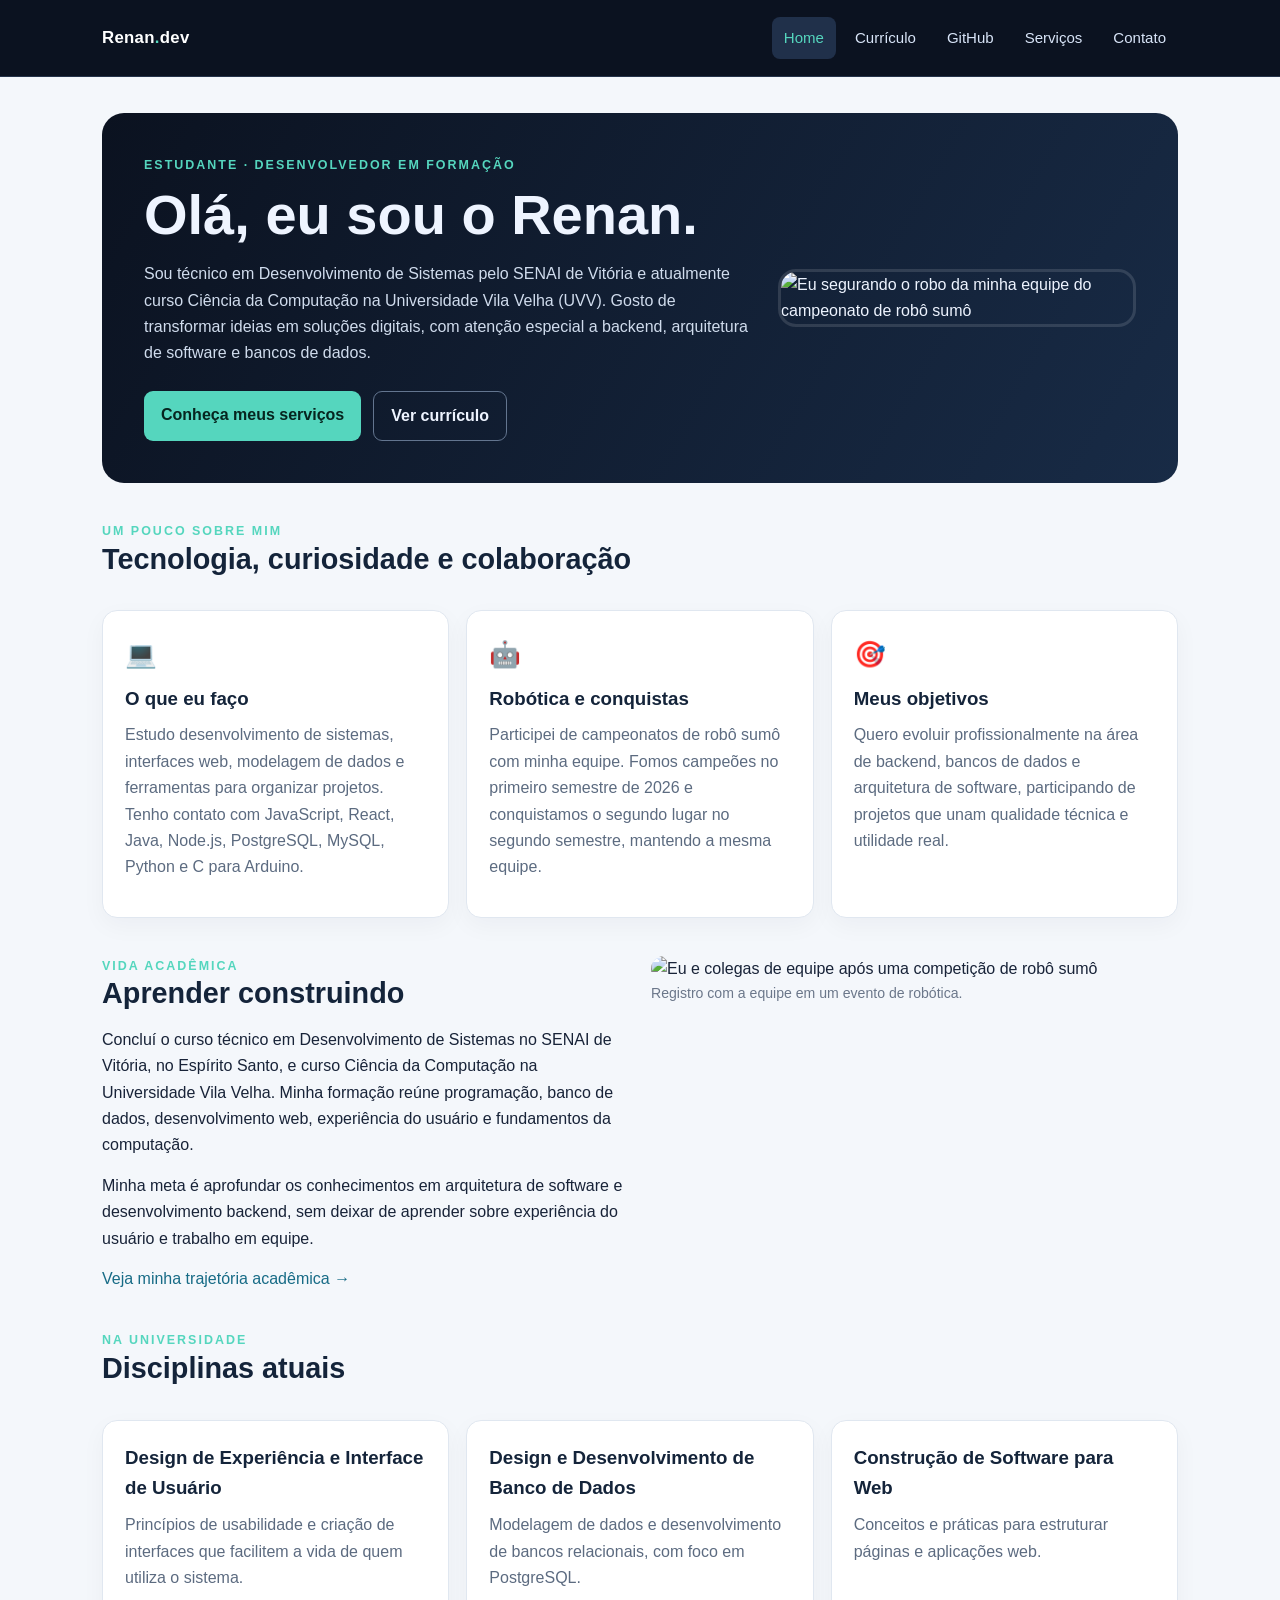
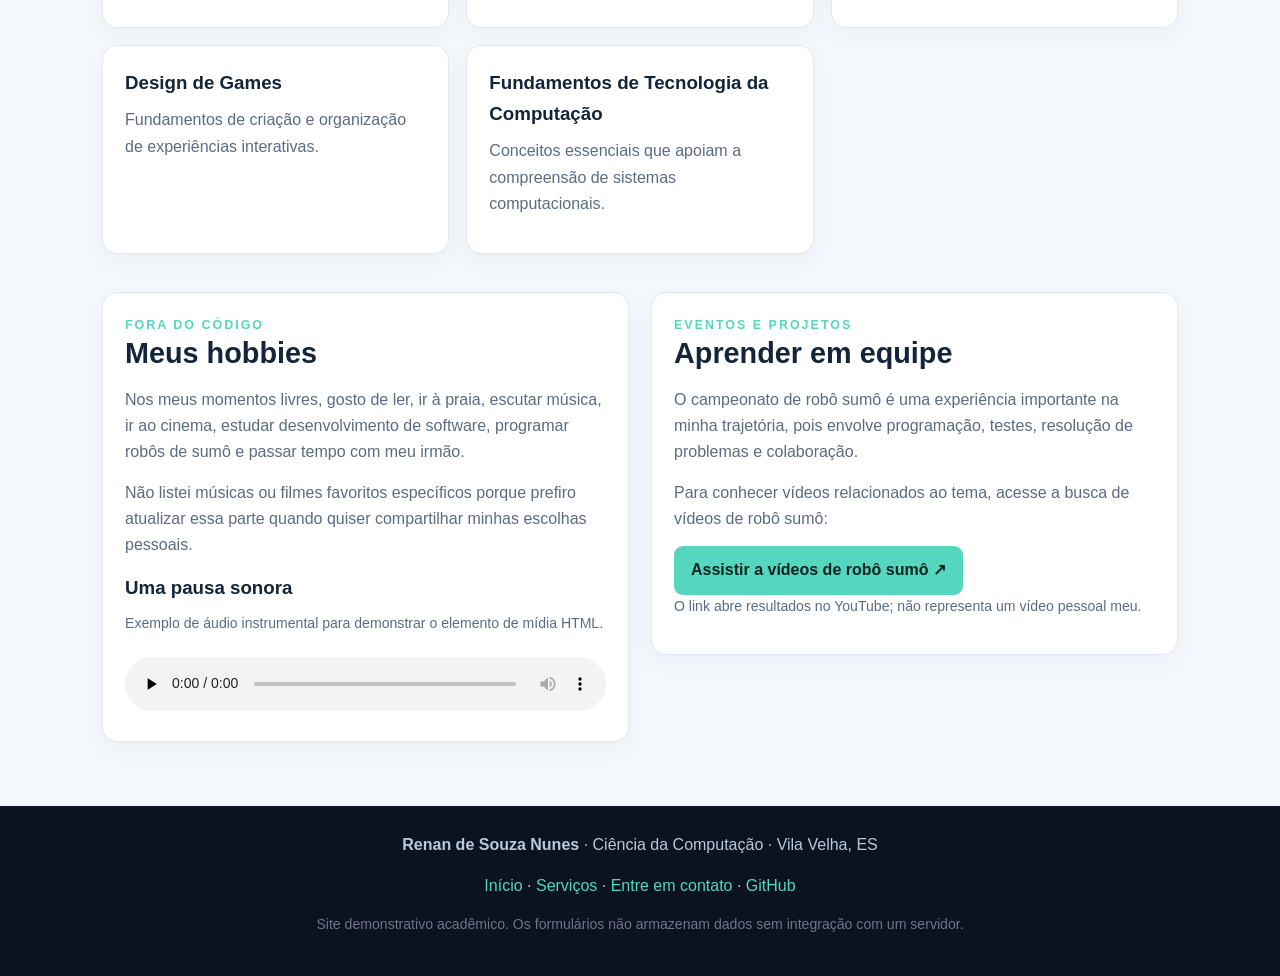
==== index.html @ 4c72cd78 "Add files via upload" ====
<!doctype html>
<html lang="pt-BR">

<head>
    <meta charset="utf-8">
    <meta name="viewport" content="width=device-width, initial-scale=1">
    <meta name="description"
        content="Portfólio de Renan de Souza Nunes, estudante de Ciência da Computação e desenvolvedor.">
    <title>Início | Renan de Souza Nunes</title>
    <link rel="stylesheet" href="style.css">
</head>

<body>
    <header>
        <div class="nav-wrap"><a class="brand" href="index.html">Renan<span>.</span>dev</a>
            <nav aria-label="Menu principal"><a class="active" href="index.html">Home</a><a class=""
                    href="curriculo.html">Currículo</a><a class="" href="github.html">GitHub</a><a class=""
                    href="servicos.html">Serviços</a><a class="" href="contato.html">Contato</a></nav>
        </div>
    </header>
    <main>
        <section class="hero">
            <div>
                <div class="eyebrow">Estudante · Desenvolvedor em formação</div>
                <h1>Olá, eu sou o Renan.</h1>
                <p>Sou técnico em Desenvolvimento de Sistemas pelo SENAI de Vitória e atualmente curso Ciência da
                    Computação na Universidade Vila Velha (UVV). Gosto de transformar ideias em soluções digitais, com
                    atenção especial a backend, arquitetura de software e bancos de dados.</p>
                <div class="actions"><a class="btn" href="servicos.html">Conheça meus serviços</a><a
                        class="btn secondary" href="curriculo.html">Ver currículo</a></div>
            </div><img src="assets/renan.jpeg" alt="Eu segurando o robo da minha equipe do campeonato de robô sumô">
        </section>
        <section class="section">
            <div class="section-head">
                <div>
                    <div class="eyebrow">Um pouco sobre mim</div>
                    <h2>Tecnologia, curiosidade e colaboração</h2>
                </div>
            </div>
            <div class="grid">
                <article class="card">
                    <div class="icon">💻</div>
                    <h3>O que eu faço</h3>
                    <p>Estudo desenvolvimento de sistemas, interfaces web, modelagem de dados e ferramentas para
                        organizar projetos. Tenho contato com JavaScript, React, Java, Node.js, PostgreSQL, MySQL,
                        Python e C para Arduino.</p>
                </article>
                <article class="card">
                    <div class="icon">🤖</div>
                    <h3>Robótica e conquistas</h3>
                    <p>Participei de campeonatos de robô sumô com minha equipe. Fomos campeões no primeiro semestre de
                        2026 e conquistamos o segundo lugar no segundo semestre, mantendo a mesma equipe.</p>
                </article>
                <article class="card">
                    <div class="icon">🎯</div>
                    <h3>Meus objetivos</h3>
                    <p>Quero evoluir profissionalmente na área de backend, bancos de dados e arquitetura de software,
                        participando de projetos que unam qualidade técnica e utilidade real.</p>
                </article>
            </div>
        </section>
        <section class="section two-col">
            <div>
                <div class="eyebrow">Vida acadêmica</div>
                <h2>Aprender construindo</h2>
                <p>Concluí o curso técnico em Desenvolvimento de Sistemas no SENAI de Vitória, no Espírito Santo, e
                    curso Ciência da Computação na Universidade Vila Velha. Minha formação reúne programação, banco de
                    dados, desenvolvimento web, experiência do usuário e fundamentos da computação.</p>
                <p>Minha meta é aprofundar os conhecimentos em arquitetura de software e desenvolvimento backend, sem
                    deixar de aprender sobre experiência do usuário e trabalho em equipe.</p><a
                    href="curriculo.html">Veja minha trajetória acadêmica →</a>
            </div>
            <div><img class="photo-wide" src="assets/equipe-robo-sumo.jpeg"
                    alt="Eu e colegas de equipe após uma competição de robô sumô">
                <p class="small">Registro com a equipe em um evento de robótica.</p>
            </div>
        </section>
        <section class="section">
            <div class="section-head">
                <div>
                    <div class="eyebrow">Na universidade</div>
                    <h2>Disciplinas atuais</h2>
                </div>
            </div>
            <div class="grid">
                <article class="card">
                    <h3>Design de Experiência e Interface de Usuário</h3>
                    <p>Princípios de usabilidade e criação de interfaces que facilitem a vida de quem utiliza o sistema.
                    </p>
                </article>
                <article class="card">
                    <h3>Design e Desenvolvimento de Banco de Dados</h3>
                    <p>Modelagem de dados e desenvolvimento de bancos relacionais, com foco em PostgreSQL.</p>
                </article>
                <article class="card">
                    <h3>Construção de Software para Web</h3>
                    <p>Conceitos e práticas para estruturar páginas e aplicações web.</p>
                </article>
                <article class="card">
                    <h3>Design de Games</h3>
                    <p>Fundamentos de criação e organização de experiências interativas.</p>
                </article>
                <article class="card">
                    <h3>Fundamentos de Tecnologia da Computação</h3>
                    <p>Conceitos essenciais que apoiam a compreensão de sistemas computacionais.</p>
                </article>
            </div>
        </section>
        <section class="section two-col">
            <div class="card">
                <div class="eyebrow">Fora do código</div>
                <h2>Meus hobbies</h2>
                <p>Nos meus momentos livres, gosto de ler, ir à praia, escutar música, ir ao cinema, estudar
                    desenvolvimento de software, programar robôs de sumô e passar tempo com meu irmão.</p>
                <p>Não listei músicas ou filmes favoritos específicos porque prefiro atualizar essa parte quando quiser
                    compartilhar minhas escolhas pessoais.</p>
                <h3>Uma pausa sonora</h3>
                <p class="small">Exemplo de áudio instrumental para demonstrar o elemento de mídia HTML.</p><audio
                    controls preload="none">
                    <source src="https://www.soundhelix.com/examples/mp3/SoundHelix-Song-1.mp3" type="audio/mpeg">Seu
                    navegador não suporta áudio HTML.
                </audio>
            </div>
            <div class="card">
                <div class="eyebrow">Eventos e projetos</div>
                <h2>Aprender em equipe</h2>
                <p>O campeonato de robô sumô é uma experiência importante na minha trajetória, pois envolve programação,
                    testes, resolução de problemas e colaboração.</p>
                <p>Para conhecer vídeos relacionados ao tema, acesse a busca de vídeos de robô sumô:</p><a class="btn"
                    href="https://www.youtube.com/results?search_query=campeonato+robo+sumo" target="_blank"
                    rel="noopener">Assistir a vídeos de robô sumô ↗</a>
                <p class="small">O link abre resultados no YouTube; não representa um vídeo pessoal meu.</p>
            </div>
        </section>
    </main>
    <footer>
        <p><strong>Renan de Souza Nunes</strong> · Ciência da Computação · Vila Velha, ES</p>
        <p><a href="index.html">Início</a> · <a href="servicos.html">Serviços</a> · <a href="contato.html">Entre em
                contato</a> · <a href="https://github.com/NaNNunes" target="_blank" rel="noopener">GitHub</a></p>
        <p class="small">Site demonstrativo acadêmico. Os formulários não armazenam dados sem integração com um
            servidor.</p>
    </footer>
</body>

</html>
---- style.css ----
:root{--bg:#0b1220;--panel:#121d31;--panel2:#17243a;--text:#eef4ff;--muted:#aab8ce;--accent:#55d6be;--accent2:#78a9ff;--line:#2a3a54;--white:#fff}
*{box-sizing:border-box}
html{scroll-behavior:smooth}
body{margin:0;font-family:Inter,Segoe UI,Arial,sans-serif;background:#f4f7fb;color:#182338;line-height:1.65}
a{color:#176b86;text-decoration:none}a:hover{text-decoration:underline}
header{background:var(--bg);color:var(--text);position:sticky;top:0;z-index:10;border-bottom:1px solid #25334a}
.nav-wrap{max-width:1120px;margin:auto;padding:0 22px;display:flex;align-items:center;justify-content:space-between;gap:20px;min-height:76px}
.brand{font-weight:800;letter-spacing:.3px;color:white;font-size:1.05rem}.brand span{color:var(--accent)}
nav{display:flex;gap:7px;flex-wrap:wrap}nav a{color:#d8e4f7;padding:9px 12px;border-radius:8px;font-size:.94rem}nav a:hover,nav a.active{background:#20304a;color:var(--accent);text-decoration:none}
main{max-width:1120px;margin:auto;padding:36px 22px 64px}
.hero{background:linear-gradient(120deg,#0b1220,#182b46);color:var(--text);border-radius:22px;padding:42px;display:grid;grid-template-columns:1.35fr .8fr;gap:30px;align-items:center;overflow:hidden}
.eyebrow{color:var(--accent);text-transform:uppercase;font-size:.78rem;letter-spacing:2px;font-weight:800}
h1{font-size:clamp(2.1rem,5vw,3.5rem);line-height:1.1;margin:.5rem 0 1rem}h2{font-size:1.8rem;line-height:1.2;margin:0 0 16px;color:#14243a}h3{margin:0 0 8px;color:#14243a}p{margin:0 0 14px}.hero p{color:#d0dced;max-width:680px}
.hero img{width:100%;max-height:420px;object-fit:cover;object-position:center 25%;border-radius:18px;border:3px solid #ffffff20}
.actions{display:flex;gap:12px;flex-wrap:wrap;margin-top:24px}
.btn{display:inline-block;padding:11px 17px;border-radius:9px;background:var(--accent);color:#06251f;font-weight:800;border:0;cursor:pointer}.btn.secondary{background:transparent;color:#eef4ff;border:1px solid #63758f}.btn:hover{filter:brightness(.95);text-decoration:none}
.section{margin-top:38px}.section-head{display:flex;justify-content:space-between;align-items:end;gap:20px;margin-bottom:18px}.section-head p{color:#64748b;max-width:600px}
.grid{display:grid;grid-template-columns:repeat(3,minmax(0,1fr));gap:17px}
.card{background:white;border:1px solid #e0e7f0;border-radius:15px;padding:22px;box-shadow:0 8px 24px #14243a0a}
.card p,.muted{color:#5c6b80}.card .icon{font-size:1.6rem;margin-bottom:8px}
.two-col{display:grid;grid-template-columns:1fr 1fr;gap:22px;align-items:start}
.photo-wide{width:100%;display:block;max-height:420px;object-fit:cover;border-radius:15px}
.pill{display:inline-block;padding:5px 10px;margin:4px 5px 0 0;background:#e6f7f4;color:#126354;border-radius:99px;font-size:.85rem;font-weight:700}
ul.clean{padding-left:20px;margin:8px 0;color:#526176}li{margin:5px 0}
table{border-collapse:collapse;width:100%;background:white;border-radius:12px;overflow:hidden;box-shadow:0 8px 24px #14243a0a}
th,td{text-align:left;padding:14px 16px;border-bottom:1px solid #e5eaf1;vertical-align:top}th{background:#14243a;color:white}tr:last-child td{border-bottom:0}
.price{font-size:1.4rem;font-weight:850;color:#0b7567;white-space:nowrap}
.callout{padding:18px 20px;border-left:4px solid var(--accent);background:#eafaf7;border-radius:0 12px 12px 0}
form{background:white;border:1px solid #e0e7f0;border-radius:16px;padding:24px;box-shadow:0 8px 24px #14243a0a}
.form-grid{display:grid;grid-template-columns:1fr 1fr;gap:16px}.field{display:flex;flex-direction:column;gap:6px}.field.full{grid-column:1/-1}
label{font-weight:700;font-size:.92rem;color:#25364d}
input,select,textarea{font:inherit;padding:11px 12px;border:1px solid #cbd5e1;border-radius:8px;background:#fff;width:100%;color:#182338}
input:focus,select:focus,textarea:focus{outline:3px solid #55d6be55;border-color:#168c7a}
textarea{min-height:130px;resize:vertical}.choice-row{display:flex;gap:16px;flex-wrap:wrap}.choice-row label{font-weight:500}
footer{background:#0b1220;color:#bac8dc;padding:26px 22px;text-align:center}footer a{color:var(--accent)}
.small{font-size:.88rem;color:#6b778a}.timeline{border-left:3px solid #55d6be;padding-left:18px}.timeline article{margin:0 0 22px}.timeline h3{margin-bottom:3px}
.repo{background:#0e1728;color:#eaf1ff;padding:24px;border-radius:15px;display:flex;gap:18px;align-items:center;flex-wrap:wrap}.repo .github-mark{font-size:3rem}
audio,video{width:100%;margin-top:8px;border-radius:10px}
@media(max-width:780px){.nav-wrap{align-items:flex-start;flex-direction:column;padding:14px 18px;gap:8px}nav{gap:2px}nav a{padding:7px 9px}.hero{grid-template-columns:1fr;padding:26px}.hero img{max-height:380px}.grid{grid-template-columns:1fr 1fr}.two-col{grid-template-columns:1fr}.form-grid{grid-template-columns:1fr}.field.full{grid-column:auto}main{padding:24px 16px 45px}.section-head{display:block}}
@media(max-width:480px){.grid{grid-template-columns:1fr}.hero{padding:22px}.hero img{max-height:320px}table{font-size:.9rem}th,td{padding:10px}}
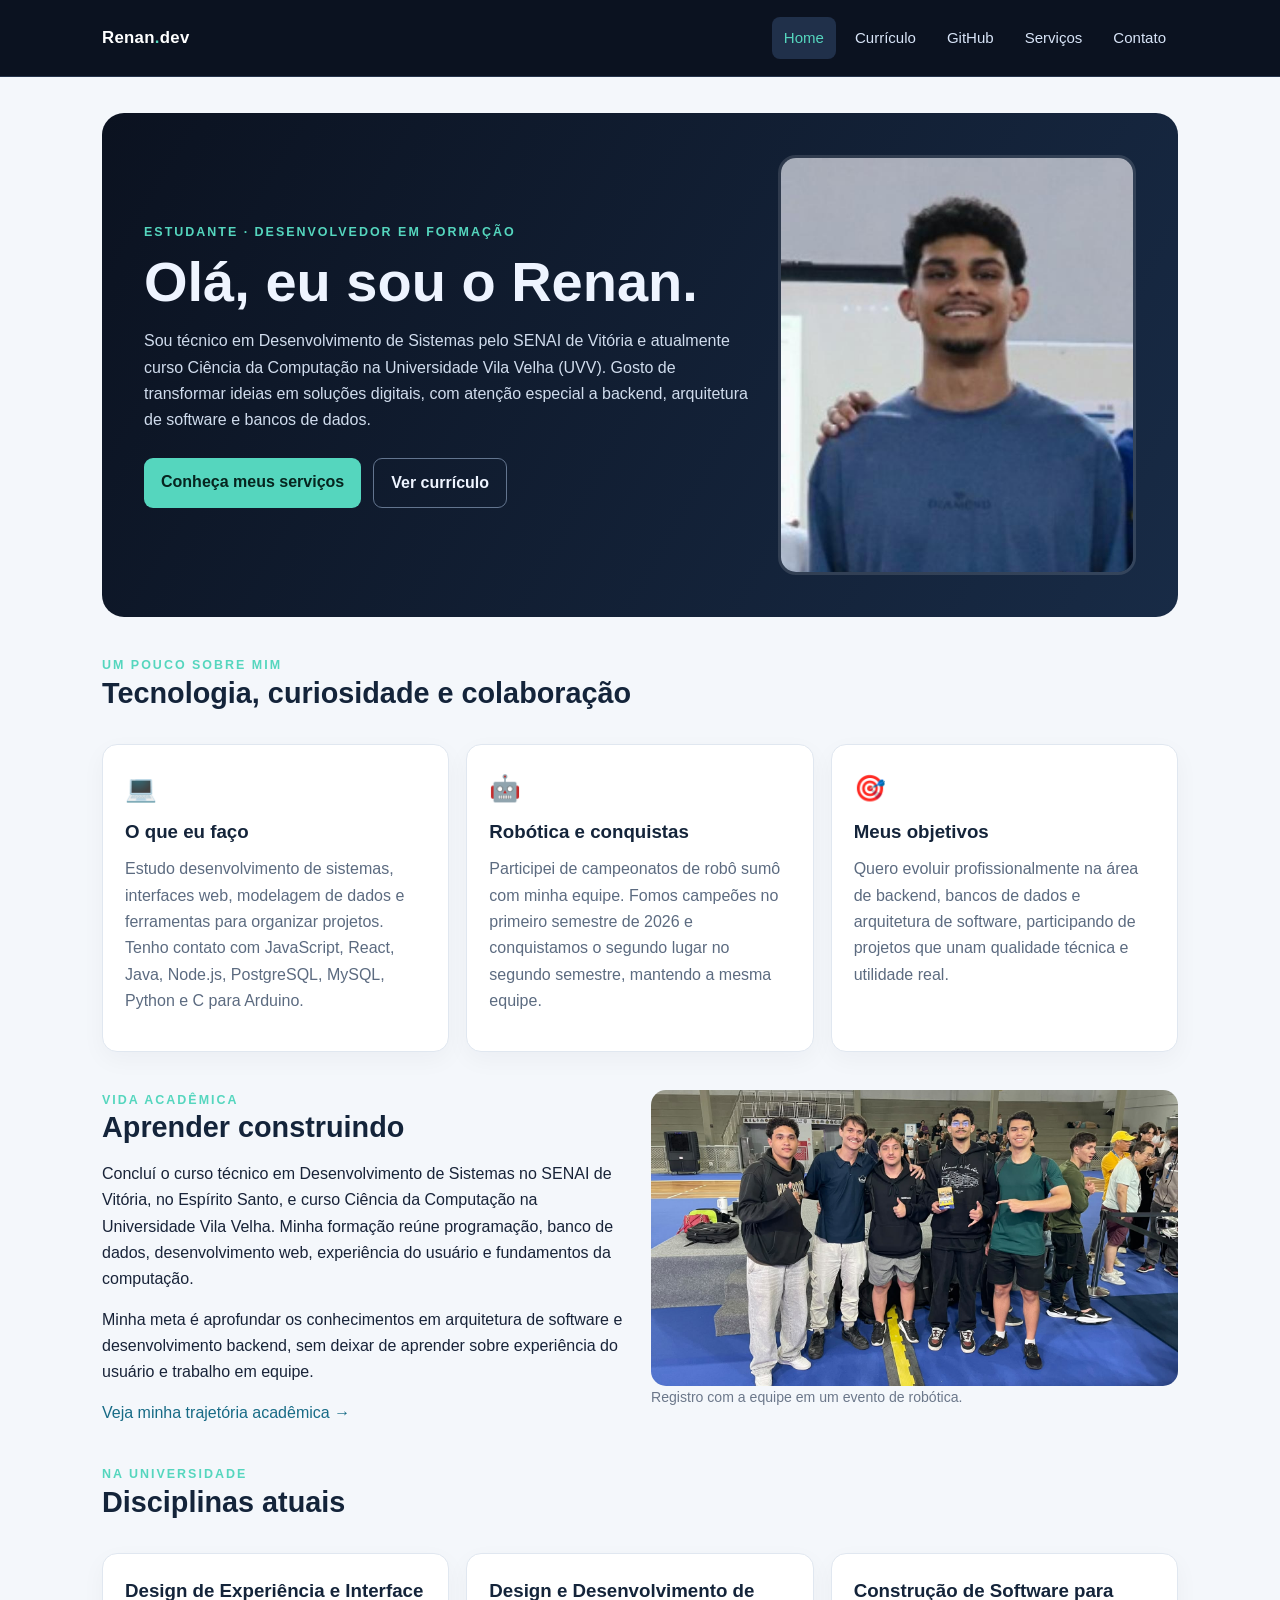
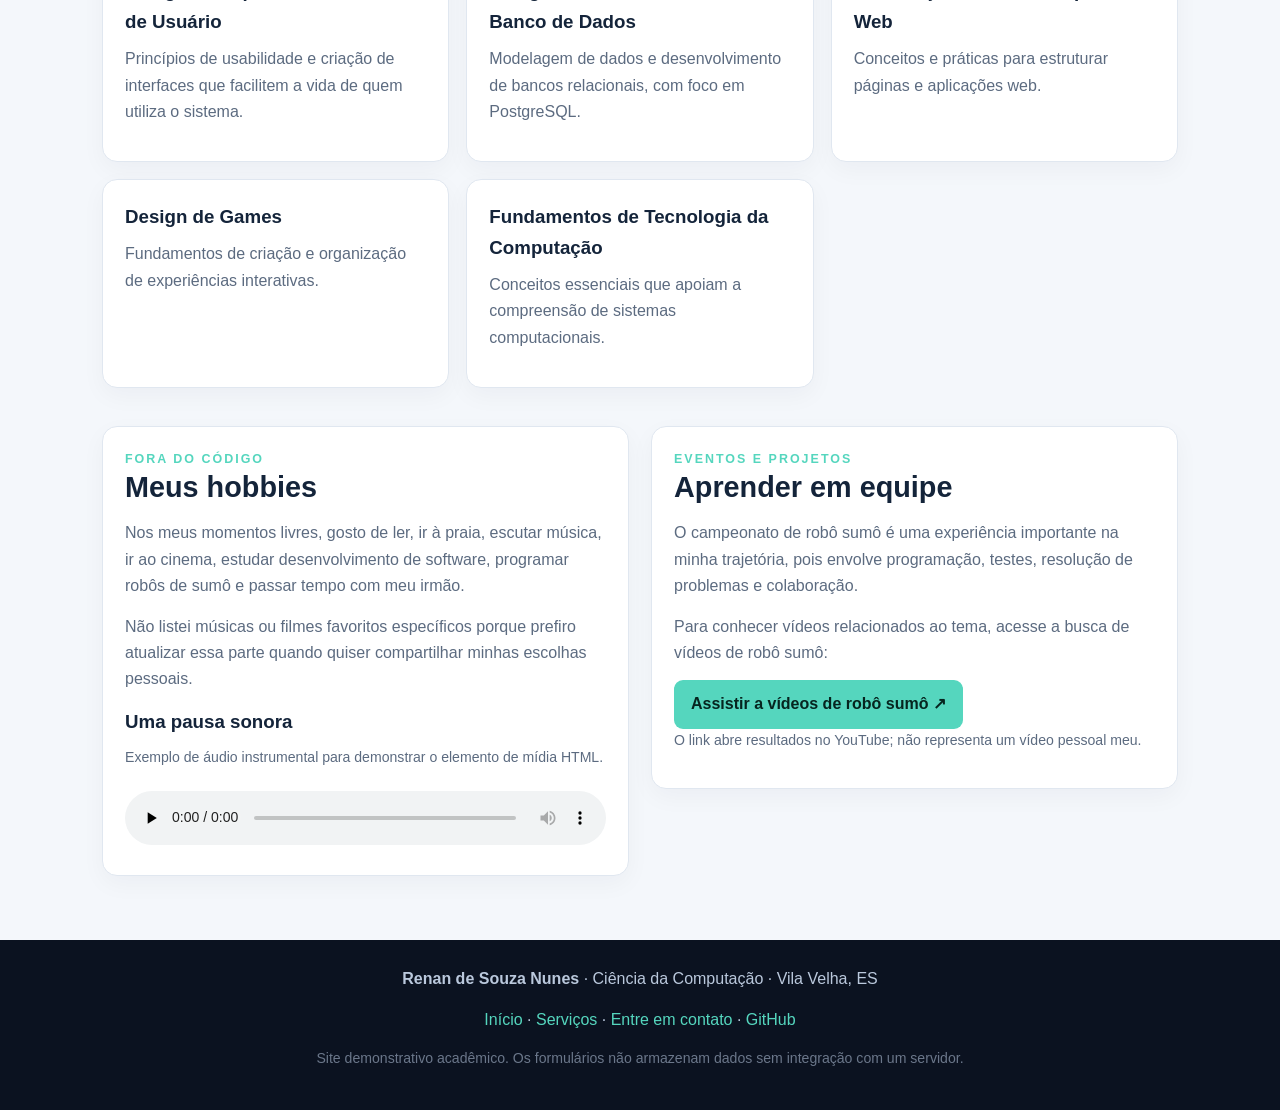
==== commit c21a20c6: "renomeando no index denovo" ====
--- a/index.html
+++ b/index.html
@@ -28,7 +28,7 @@
                     atenção especial a backend, arquitetura de software e bancos de dados.</p>
                 <div class="actions"><a class="btn" href="servicos.html">Conheça meus serviços</a><a
                         class="btn secondary" href="curriculo.html">Ver currículo</a></div>
-            </div><img src="assets/renan.jpeg" alt="Eu segurando o robo da minha equipe do campeonato de robô sumô">
+            </div><img src="assets/eu.jpeg" alt="Eu segurando o robo da minha equipe do campeonato de robô sumô">
         </section>
         <section class="section">
             <div class="section-head">
@@ -70,7 +70,7 @@
                     deixar de aprender sobre experiência do usuário e trabalho em equipe.</p><a
                     href="curriculo.html">Veja minha trajetória acadêmica →</a>
             </div>
-            <div><img class="photo-wide" src="assets/equipe-robo-sumo.jpeg"
+            <div><img class="photo-wide" src="assets/equipe_robo_sumo.jpeg"
                     alt="Eu e colegas de equipe após uma competição de robô sumô">
                 <p class="small">Registro com a equipe em um evento de robótica.</p>
             </div>
--- a/style.css
+++ b/style.css
@@ -1,41 +1,483 @@
-
-:root{--bg:#0b1220;--panel:#121d31;--panel2:#17243a;--text:#eef4ff;--muted:#aab8ce;--accent:#55d6be;--accent2:#78a9ff;--line:#2a3a54;--white:#fff}
-*{box-sizing:border-box}
-html{scroll-behavior:smooth}
-body{margin:0;font-family:Inter,Segoe UI,Arial,sans-serif;background:#f4f7fb;color:#182338;line-height:1.65}
-a{color:#176b86;text-decoration:none}a:hover{text-decoration:underline}
-header{background:var(--bg);color:var(--text);position:sticky;top:0;z-index:10;border-bottom:1px solid #25334a}
-.nav-wrap{max-width:1120px;margin:auto;padding:0 22px;display:flex;align-items:center;justify-content:space-between;gap:20px;min-height:76px}
-.brand{font-weight:800;letter-spacing:.3px;color:white;font-size:1.05rem}.brand span{color:var(--accent)}
-nav{display:flex;gap:7px;flex-wrap:wrap}nav a{color:#d8e4f7;padding:9px 12px;border-radius:8px;font-size:.94rem}nav a:hover,nav a.active{background:#20304a;color:var(--accent);text-decoration:none}
-main{max-width:1120px;margin:auto;padding:36px 22px 64px}
-.hero{background:linear-gradient(120deg,#0b1220,#182b46);color:var(--text);border-radius:22px;padding:42px;display:grid;grid-template-columns:1.35fr .8fr;gap:30px;align-items:center;overflow:hidden}
-.eyebrow{color:var(--accent);text-transform:uppercase;font-size:.78rem;letter-spacing:2px;font-weight:800}
-h1{font-size:clamp(2.1rem,5vw,3.5rem);line-height:1.1;margin:.5rem 0 1rem}h2{font-size:1.8rem;line-height:1.2;margin:0 0 16px;color:#14243a}h3{margin:0 0 8px;color:#14243a}p{margin:0 0 14px}.hero p{color:#d0dced;max-width:680px}
-.hero img{width:100%;max-height:420px;object-fit:cover;object-position:center 25%;border-radius:18px;border:3px solid #ffffff20}
-.actions{display:flex;gap:12px;flex-wrap:wrap;margin-top:24px}
-.btn{display:inline-block;padding:11px 17px;border-radius:9px;background:var(--accent);color:#06251f;font-weight:800;border:0;cursor:pointer}.btn.secondary{background:transparent;color:#eef4ff;border:1px solid #63758f}.btn:hover{filter:brightness(.95);text-decoration:none}
-.section{margin-top:38px}.section-head{display:flex;justify-content:space-between;align-items:end;gap:20px;margin-bottom:18px}.section-head p{color:#64748b;max-width:600px}
-.grid{display:grid;grid-template-columns:repeat(3,minmax(0,1fr));gap:17px}
-.card{background:white;border:1px solid #e0e7f0;border-radius:15px;padding:22px;box-shadow:0 8px 24px #14243a0a}
-.card p,.muted{color:#5c6b80}.card .icon{font-size:1.6rem;margin-bottom:8px}
-.two-col{display:grid;grid-template-columns:1fr 1fr;gap:22px;align-items:start}
-.photo-wide{width:100%;display:block;max-height:420px;object-fit:cover;border-radius:15px}
-.pill{display:inline-block;padding:5px 10px;margin:4px 5px 0 0;background:#e6f7f4;color:#126354;border-radius:99px;font-size:.85rem;font-weight:700}
-ul.clean{padding-left:20px;margin:8px 0;color:#526176}li{margin:5px 0}
-table{border-collapse:collapse;width:100%;background:white;border-radius:12px;overflow:hidden;box-shadow:0 8px 24px #14243a0a}
-th,td{text-align:left;padding:14px 16px;border-bottom:1px solid #e5eaf1;vertical-align:top}th{background:#14243a;color:white}tr:last-child td{border-bottom:0}
-.price{font-size:1.4rem;font-weight:850;color:#0b7567;white-space:nowrap}
-.callout{padding:18px 20px;border-left:4px solid var(--accent);background:#eafaf7;border-radius:0 12px 12px 0}
-form{background:white;border:1px solid #e0e7f0;border-radius:16px;padding:24px;box-shadow:0 8px 24px #14243a0a}
-.form-grid{display:grid;grid-template-columns:1fr 1fr;gap:16px}.field{display:flex;flex-direction:column;gap:6px}.field.full{grid-column:1/-1}
-label{font-weight:700;font-size:.92rem;color:#25364d}
-input,select,textarea{font:inherit;padding:11px 12px;border:1px solid #cbd5e1;border-radius:8px;background:#fff;width:100%;color:#182338}
-input:focus,select:focus,textarea:focus{outline:3px solid #55d6be55;border-color:#168c7a}
-textarea{min-height:130px;resize:vertical}.choice-row{display:flex;gap:16px;flex-wrap:wrap}.choice-row label{font-weight:500}
-footer{background:#0b1220;color:#bac8dc;padding:26px 22px;text-align:center}footer a{color:var(--accent)}
-.small{font-size:.88rem;color:#6b778a}.timeline{border-left:3px solid #55d6be;padding-left:18px}.timeline article{margin:0 0 22px}.timeline h3{margin-bottom:3px}
-.repo{background:#0e1728;color:#eaf1ff;padding:24px;border-radius:15px;display:flex;gap:18px;align-items:center;flex-wrap:wrap}.repo .github-mark{font-size:3rem}
-audio,video{width:100%;margin-top:8px;border-radius:10px}
-@media(max-width:780px){.nav-wrap{align-items:flex-start;flex-direction:column;padding:14px 18px;gap:8px}nav{gap:2px}nav a{padding:7px 9px}.hero{grid-template-columns:1fr;padding:26px}.hero img{max-height:380px}.grid{grid-template-columns:1fr 1fr}.two-col{grid-template-columns:1fr}.form-grid{grid-template-columns:1fr}.field.full{grid-column:auto}main{padding:24px 16px 45px}.section-head{display:block}}
-@media(max-width:480px){.grid{grid-template-columns:1fr}.hero{padding:22px}.hero img{max-height:320px}table{font-size:.9rem}th,td{padding:10px}}
+:root {
+    --bg: #0b1220;
+    --panel: #121d31;
+    --panel2: #17243a;
+    --text: #eef4ff;
+    --muted: #aab8ce;
+    --accent: #55d6be;
+    --accent2: #78a9ff;
+    --line: #2a3a54;
+    --white: #fff
+}
+
+* {
+    box-sizing: border-box
+}
+
+html {
+    scroll-behavior: smooth
+}
+
+body {
+    margin: 0;
+    font-family: Inter, Segoe UI, Arial, sans-serif;
+    background: #f4f7fb;
+    color: #182338;
+    line-height: 1.65
+}
+
+a {
+    color: #176b86;
+    text-decoration: none
+}
+
+a:hover {
+    text-decoration: underline
+}
+
+header {
+    background: var(--bg);
+    color: var(--text);
+    position: sticky;
+    top: 0;
+    z-index: 10;
+    border-bottom: 1px solid #25334a
+}
+
+.nav-wrap {
+    max-width: 1120px;
+    margin: auto;
+    padding: 0 22px;
+    display: flex;
+    align-items: center;
+    justify-content: space-between;
+    gap: 20px;
+    min-height: 76px
+}
+
+.brand {
+    font-weight: 800;
+    letter-spacing: .3px;
+    color: white;
+    font-size: 1.05rem
+}
+
+.brand span {
+    color: var(--accent)
+}
+
+nav {
+    display: flex;
+    gap: 7px;
+    flex-wrap: wrap
+}
+
+nav a {
+    color: #d8e4f7;
+    padding: 9px 12px;
+    border-radius: 8px;
+    font-size: .94rem
+}
+
+nav a:hover,
+nav a.active {
+    background: #20304a;
+    color: var(--accent);
+    text-decoration: none
+}
+
+main {
+    max-width: 1120px;
+    margin: auto;
+    padding: 36px 22px 64px
+}
+
+.hero {
+    background: linear-gradient(120deg, #0b1220, #182b46);
+    color: var(--text);
+    border-radius: 22px;
+    padding: 42px;
+    display: grid;
+    grid-template-columns: 1.35fr .8fr;
+    gap: 30px;
+    align-items: center;
+    overflow: hidden
+}
+
+.eyebrow {
+    color: var(--accent);
+    text-transform: uppercase;
+    font-size: .78rem;
+    letter-spacing: 2px;
+    font-weight: 800
+}
+
+h1 {
+    font-size: clamp(2.1rem, 5vw, 3.5rem);
+    line-height: 1.1;
+    margin: .5rem 0 1rem
+}
+
+h2 {
+    font-size: 1.8rem;
+    line-height: 1.2;
+    margin: 0 0 16px;
+    color: #14243a
+}
+
+h3 {
+    margin: 0 0 8px;
+    color: #14243a
+}
+
+p {
+    margin: 0 0 14px
+}
+
+.hero p {
+    color: #d0dced;
+    max-width: 680px
+}
+
+.hero img {
+    width: 100%;
+    max-height: 420px;
+    object-fit: cover;
+    object-position: center 25%;
+    border-radius: 18px;
+    border: 3px solid #ffffff20
+}
+
+.actions {
+    display: flex;
+    gap: 12px;
+    flex-wrap: wrap;
+    margin-top: 24px
+}
+
+.btn {
+    display: inline-block;
+    padding: 11px 17px;
+    border-radius: 9px;
+    background: var(--accent);
+    color: #06251f;
+    font-weight: 800;
+    border: 0;
+    cursor: pointer
+}
+
+.btn.secondary {
+    background: transparent;
+    color: #eef4ff;
+    border: 1px solid #63758f
+}
+
+.btn:hover {
+    filter: brightness(.95);
+    text-decoration: none
+}
+
+.section {
+    margin-top: 38px
+}
+
+.section-head {
+    display: flex;
+    justify-content: space-between;
+    align-items: end;
+    gap: 20px;
+    margin-bottom: 18px
+}
+
+.section-head p {
+    color: #64748b;
+    max-width: 600px
+}
+
+.grid {
+    display: grid;
+    grid-template-columns: repeat(3, minmax(0, 1fr));
+    gap: 17px
+}
+
+.card {
+    background: white;
+    border: 1px solid #e0e7f0;
+    border-radius: 15px;
+    padding: 22px;
+    box-shadow: 0 8px 24px #14243a0a
+}
+
+.card p,
+.muted {
+    color: #5c6b80
+}
+
+.card .icon {
+    font-size: 1.6rem;
+    margin-bottom: 8px
+}
+
+.two-col {
+    display: grid;
+    grid-template-columns: 1fr 1fr;
+    gap: 22px;
+    align-items: start
+}
+
+.photo-wide {
+    width: 100%;
+    display: block;
+    max-height: 420px;
+    object-fit: cover;
+    border-radius: 15px
+}
+
+.pill {
+    display: inline-block;
+    padding: 5px 10px;
+    margin: 4px 5px 0 0;
+    background: #e6f7f4;
+    color: #126354;
+    border-radius: 99px;
+    font-size: .85rem;
+    font-weight: 700
+}
+
+ul.clean {
+    padding-left: 20px;
+    margin: 8px 0;
+    color: #526176
+}
+
+li {
+    margin: 5px 0
+}
+
+table {
+    border-collapse: collapse;
+    width: 100%;
+    background: white;
+    border-radius: 12px;
+    overflow: hidden;
+    box-shadow: 0 8px 24px #14243a0a
+}
+
+th,
+td {
+    text-align: left;
+    padding: 14px 16px;
+    border-bottom: 1px solid #e5eaf1;
+    vertical-align: top
+}
+
+th {
+    background: #14243a;
+    color: white
+}
+
+tr:last-child td {
+    border-bottom: 0
+}
+
+.price {
+    font-size: 1.4rem;
+    font-weight: 850;
+    color: #0b7567;
+    white-space: nowrap
+}
+
+.callout {
+    padding: 18px 20px;
+    border-left: 4px solid var(--accent);
+    background: #eafaf7;
+    border-radius: 0 12px 12px 0
+}
+
+form {
+    background: white;
+    border: 1px solid #e0e7f0;
+    border-radius: 16px;
+    padding: 24px;
+    box-shadow: 0 8px 24px #14243a0a
+}
+
+.form-grid {
+    display: grid;
+    grid-template-columns: 1fr 1fr;
+    gap: 16px
+}
+
+.field {
+    display: flex;
+    flex-direction: column;
+    gap: 6px
+}
+
+.field.full {
+    grid-column: 1/-1
+}
+
+label {
+    font-weight: 700;
+    font-size: .92rem;
+    color: #25364d
+}
+
+input,
+select,
+textarea {
+    font: inherit;
+    padding: 11px 12px;
+    border: 1px solid #cbd5e1;
+    border-radius: 8px;
+    background: #fff;
+    width: 100%;
+    color: #182338
+}
+
+input:focus,
+select:focus,
+textarea:focus {
+    outline: 3px solid #55d6be55;
+    border-color: #168c7a
+}
+
+textarea {
+    min-height: 130px;
+    resize: vertical
+}
+
+.choice-row {
+    display: flex;
+    gap: 16px;
+    flex-wrap: wrap
+}
+
+.choice-row label {
+    font-weight: 500
+}
+
+footer {
+    background: #0b1220;
+    color: #bac8dc;
+    padding: 26px 22px;
+    text-align: center
+}
+
+footer a {
+    color: var(--accent)
+}
+
+.small {
+    font-size: .88rem;
+    color: #6b778a
+}
+
+.timeline {
+    border-left: 3px solid #55d6be;
+    padding-left: 18px
+}
+
+.timeline article {
+    margin: 0 0 22px
+}
+
+.timeline h3 {
+    margin-bottom: 3px
+}
+
+.repo {
+    background: #0e1728;
+    color: #eaf1ff;
+    padding: 24px;
+    border-radius: 15px;
+    display: flex;
+    gap: 18px;
+    align-items: center;
+    flex-wrap: wrap
+}
+
+.repo .github-mark {
+    font-size: 3rem
+}
+
+audio,
+video {
+    width: 100%;
+    margin-top: 8px;
+    border-radius: 10px
+}
+
+@media(max-width:780px) {
+    .nav-wrap {
+        align-items: flex-start;
+        flex-direction: column;
+        padding: 14px 18px;
+        gap: 8px
+    }
+
+    nav {
+        gap: 2px
+    }
+
+    nav a {
+        padding: 7px 9px
+    }
+
+    .hero {
+        grid-template-columns: 1fr;
+        padding: 26px
+    }
+
+    .hero img {
+        max-height: 380px
+    }
+
+    .grid {
+        grid-template-columns: 1fr 1fr
+    }
+
+    .two-col {
+        grid-template-columns: 1fr
+    }
+
+    .form-grid {
+        grid-template-columns: 1fr
+    }
+
+    .field.full {
+        grid-column: auto
+    }
+
+    main {
+        padding: 24px 16px 45px
+    }
+
+    .section-head {
+        display: block
+    }
+}
+
+@media(max-width:480px) {
+    .grid {
+        grid-template-columns: 1fr
+    }
+
+    .hero {
+        padding: 22px
+    }
+
+    .hero img {
+        max-height: 320px
+    }
+
+    table {
+        font-size: .9rem
+    }
+
+    th,
+    td {
+        padding: 10px
+    }
+}
